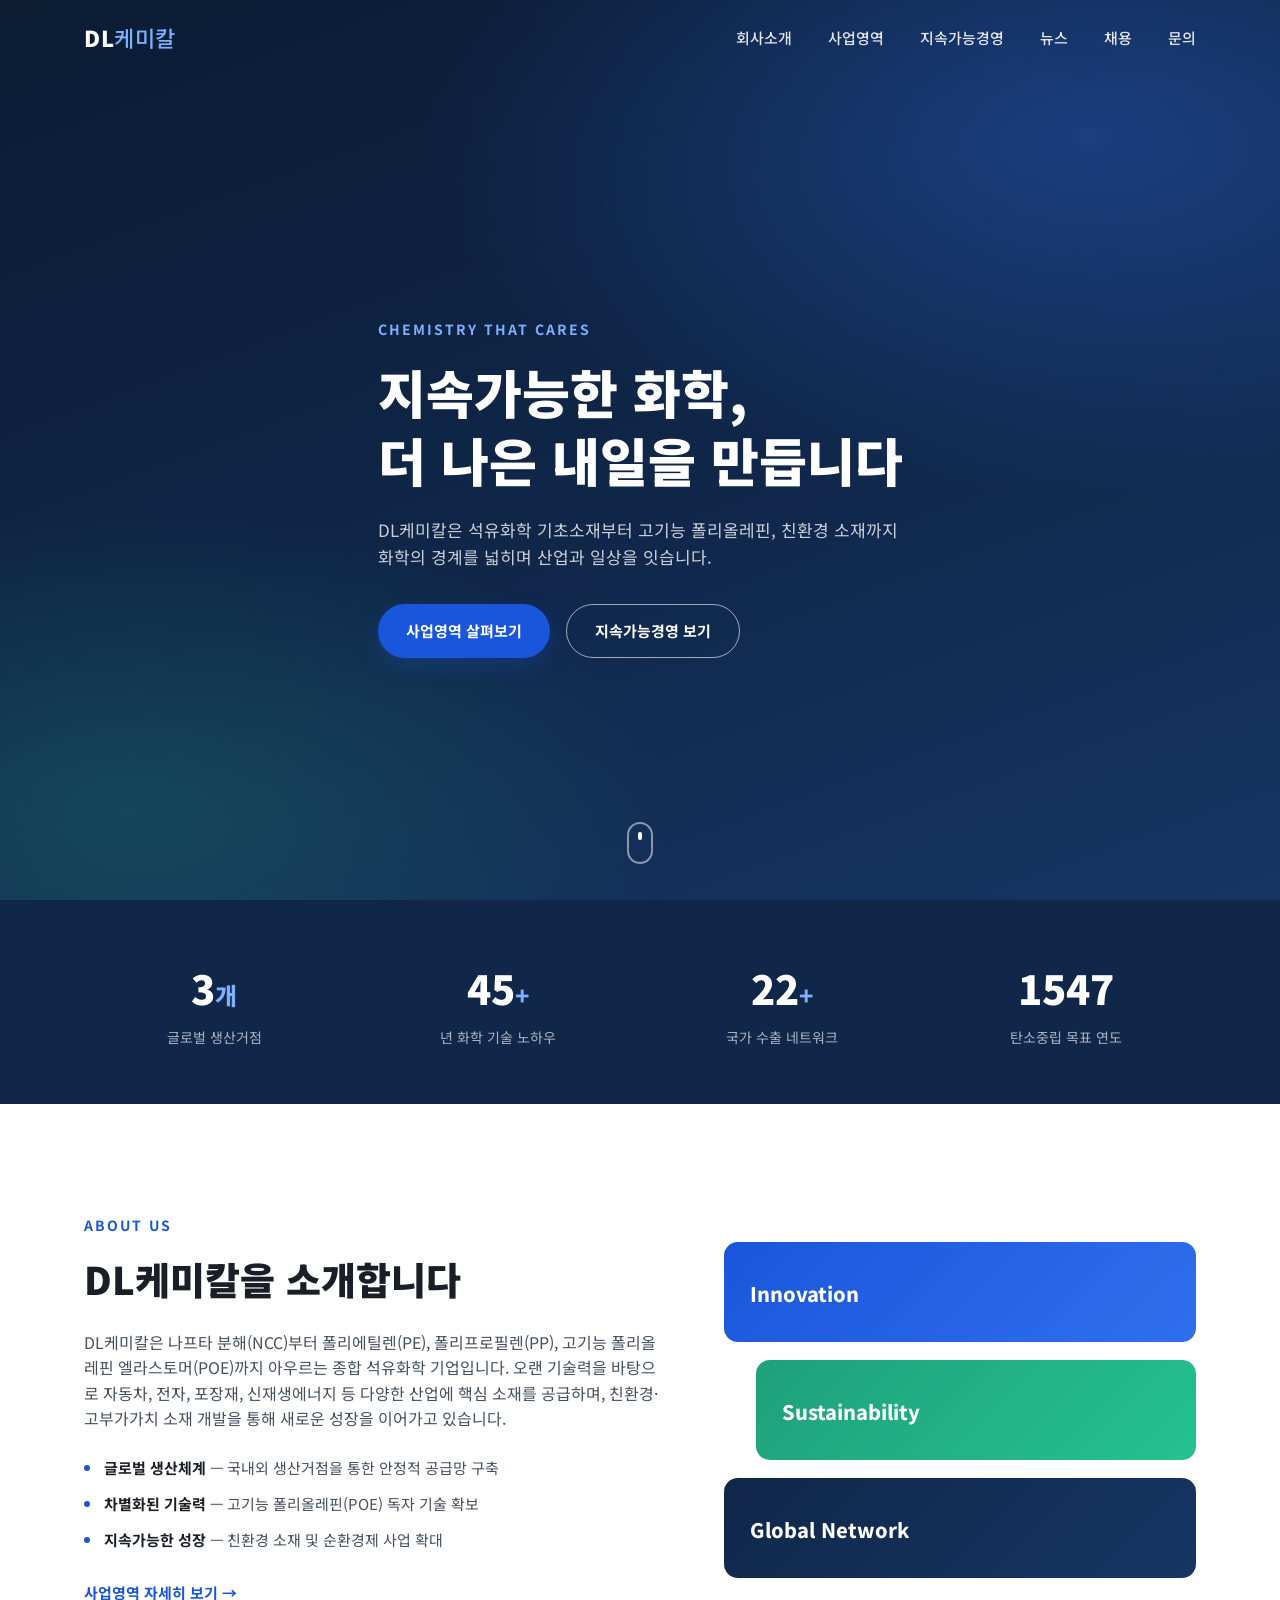
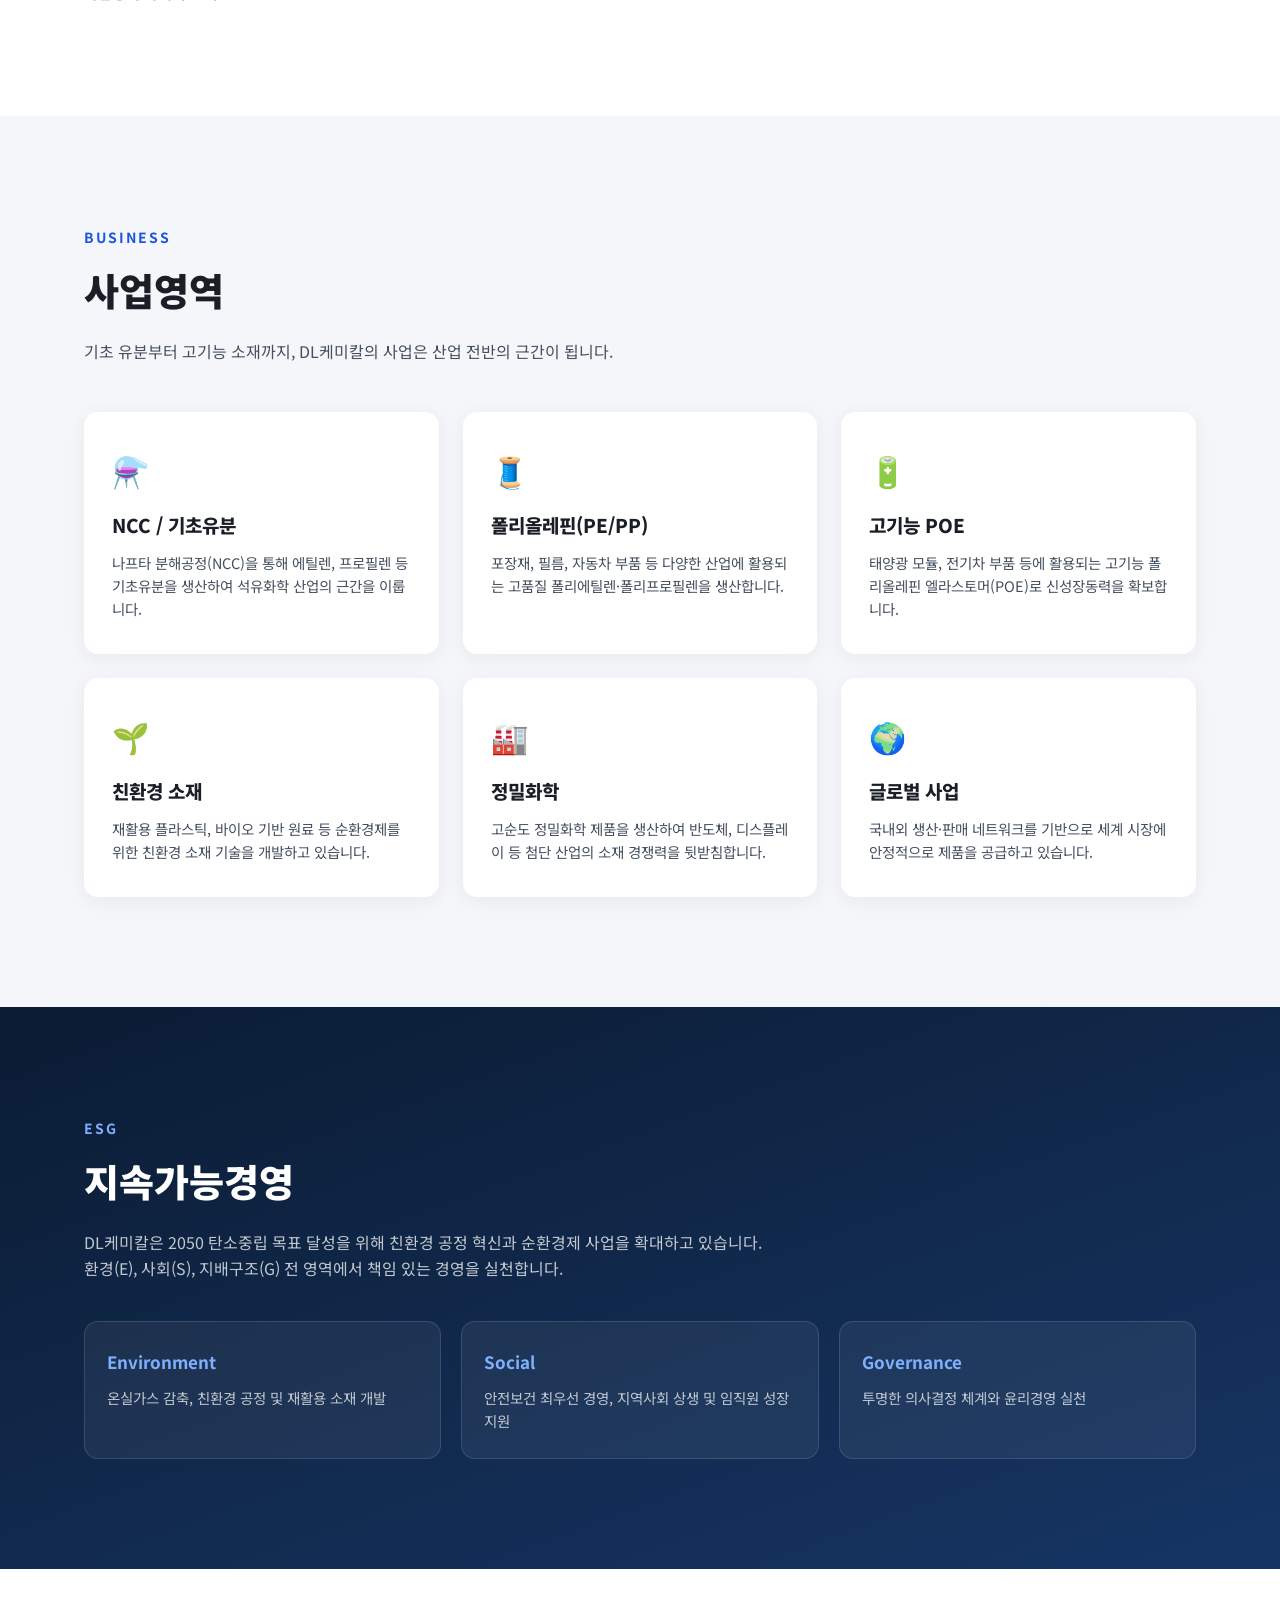
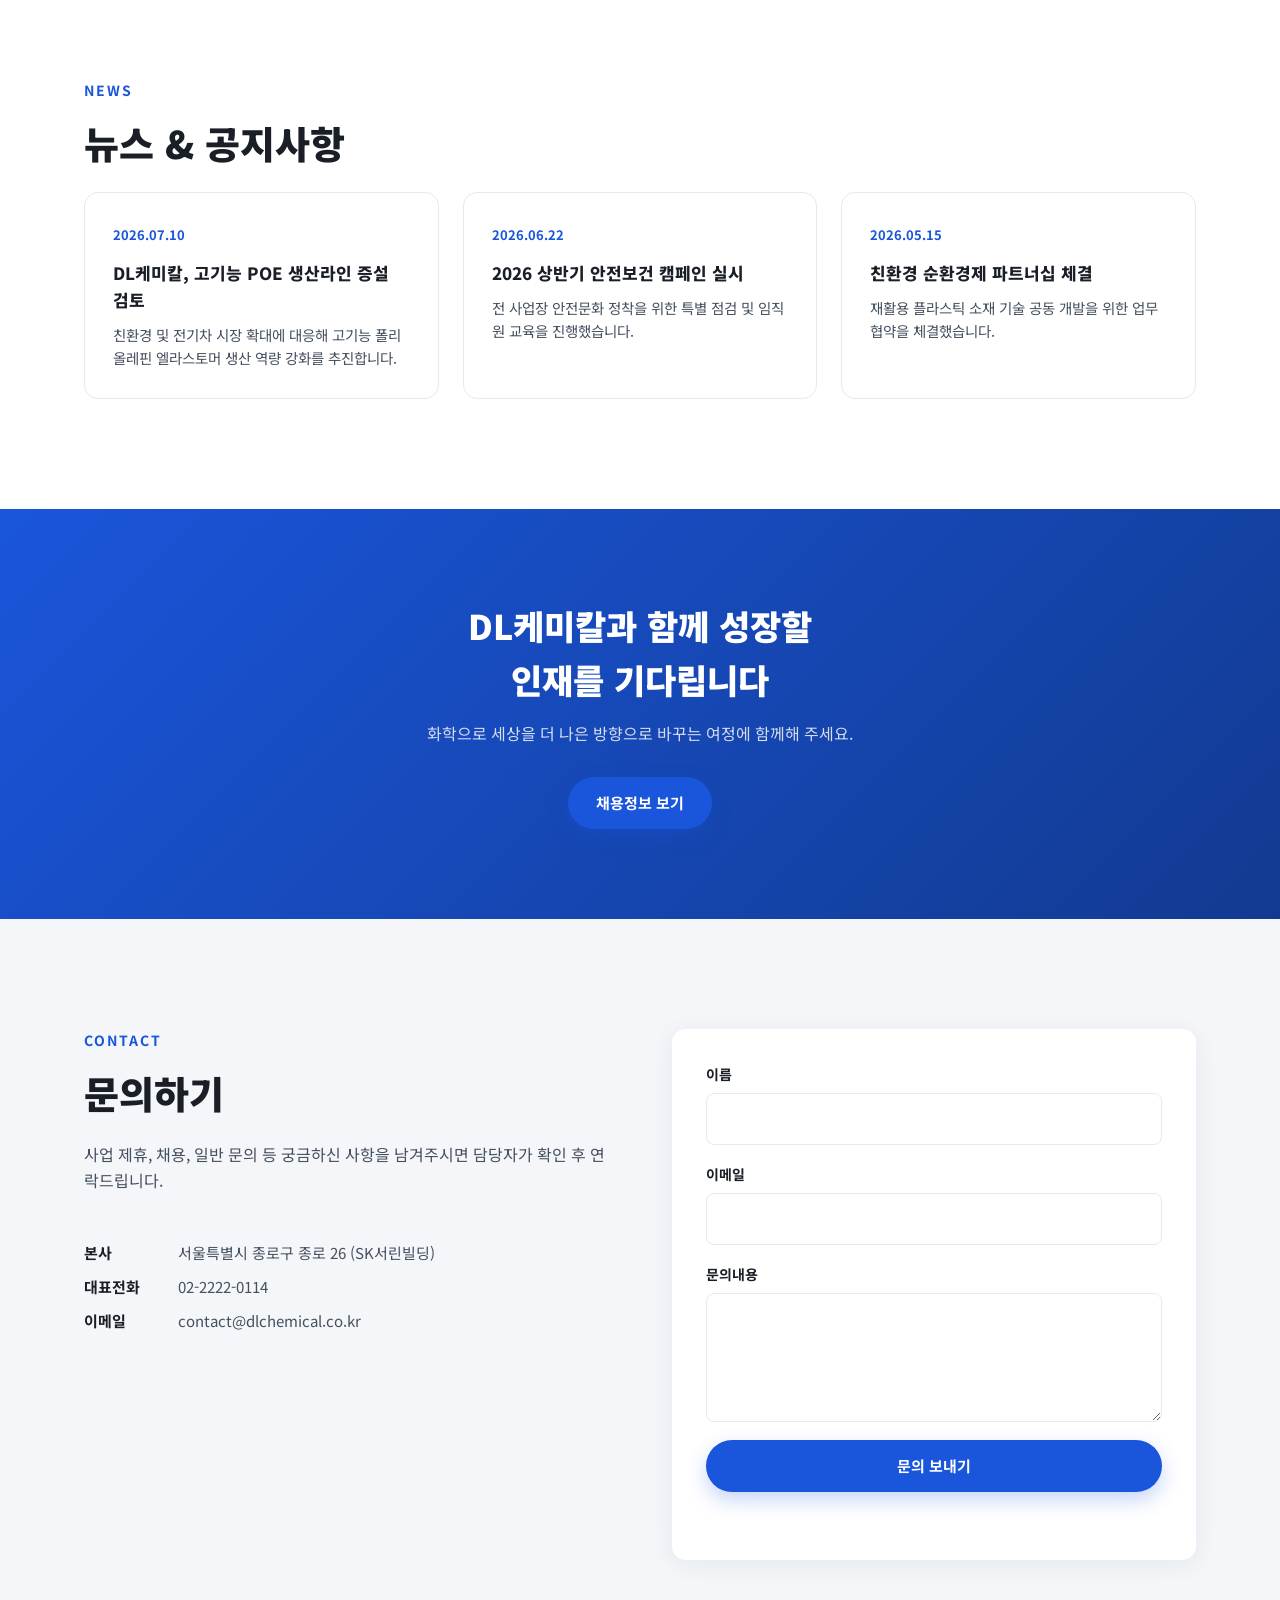
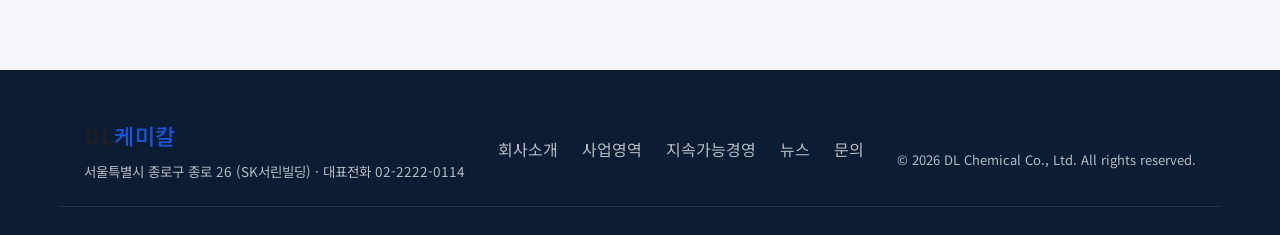
==== index.html @ ba158d69 "DL케미칼 홈페이지 초기 버전 추가 회사소개, 사업영역, 지속가능경영, 뉴스, 채용, 문의 섹션을 포함한 반응형 원페이지 사이트를 순수 HTML/CSS/JS로 구현.  Co-Aut" ====
<!DOCTYPE html>
<html lang="ko">
<head>
<meta charset="UTF-8" />
<meta name="viewport" content="width=device-width, initial-scale=1.0" />
<title>DL케미칼 | Chemistry that Cares</title>
<meta name="description" content="DL케미칼 공식 홈페이지 - 석유화학 기반의 고기능 소재로 지속가능한 미래를 만들어갑니다." />
<link rel="preconnect" href="https://fonts.googleapis.com">
<link href="https://fonts.googleapis.com/css2?family=Noto+Sans+KR:wght@300;400;500;700;900&display=swap" rel="stylesheet">
<link rel="stylesheet" href="css/style.css" />
</head>
<body>

<!-- Header -->
<header class="header" id="header">
  <div class="container header__inner">
    <a href="#top" class="logo">DL<span>케미칼</span></a>

    <nav class="nav" id="nav">
      <ul>
        <li><a href="#about">회사소개</a></li>
        <li><a href="#business">사업영역</a></li>
        <li><a href="#esg">지속가능경영</a></li>
        <li><a href="#news">뉴스</a></li>
        <li><a href="#career">채용</a></li>
        <li><a href="#contact">문의</a></li>
      </ul>
    </nav>

    <button class="nav-toggle" id="navToggle" aria-label="메뉴 열기">
      <span></span><span></span><span></span>
    </button>
  </div>
</header>

<!-- Hero -->
<section class="hero" id="top">
  <div class="hero__bg"></div>
  <div class="container hero__inner">
    <p class="hero__eyebrow">Chemistry that Cares</p>
    <h1 class="hero__title">지속가능한 화학,<br />더 나은 내일을 만듭니다</h1>
    <p class="hero__desc">DL케미칼은 석유화학 기초소재부터 고기능 폴리올레핀, 친환경 소재까지<br class="only-desktop"/> 화학의 경계를 넓히며 산업과 일상을 잇습니다.</p>
    <div class="hero__actions">
      <a href="#business" class="btn btn--primary">사업영역 살펴보기</a>
      <a href="#esg" class="btn btn--ghost">지속가능경영 보기</a>
    </div>
  </div>
  <a href="#about" class="scroll-cue" aria-label="아래로 스크롤">
    <span></span>
  </a>
</section>

<!-- Quick Stats -->
<section class="stats">
  <div class="container stats__grid">
    <div class="stat">
      <strong data-count="4">0</strong><span>개</span>
      <p>글로벌 생산거점</p>
    </div>
    <div class="stat">
      <strong data-count="60">0</strong><span>+</span>
      <p>년 화학 기술 노하우</p>
    </div>
    <div class="stat">
      <strong data-count="30">0</strong><span>+</span>
      <p>국가 수출 네트워크</p>
    </div>
    <div class="stat">
      <strong data-count="2050">0</strong><span></span>
      <p>탄소중립 목표 연도</p>
    </div>
  </div>
</section>

<!-- About -->
<section class="section about" id="about">
  <div class="container about__grid">
    <div class="about__text">
      <p class="section__eyebrow">About Us</p>
      <h2 class="section__title">DL케미칼을 소개합니다</h2>
      <p class="about__desc">
        DL케미칼은 나프타 분해(NCC)부터 폴리에틸렌(PE), 폴리프로필렌(PP), 고기능 폴리올레핀 엘라스토머(POE)까지
        아우르는 종합 석유화학 기업입니다. 오랜 기술력을 바탕으로 자동차, 전자, 포장재, 신재생에너지 등
        다양한 산업에 핵심 소재를 공급하며, 친환경·고부가가치 소재 개발을 통해 새로운 성장을 이어가고 있습니다.
      </p>
      <ul class="about__list">
        <li><strong>글로벌 생산체계</strong> — 국내외 생산거점을 통한 안정적 공급망 구축</li>
        <li><strong>차별화된 기술력</strong> — 고기능 폴리올레핀(POE) 독자 기술 확보</li>
        <li><strong>지속가능한 성장</strong> — 친환경 소재 및 순환경제 사업 확대</li>
      </ul>
      <a href="#business" class="link-arrow">사업영역 자세히 보기 →</a>
    </div>
    <div class="about__visual">
      <div class="about__card about__card--1">Innovation</div>
      <div class="about__card about__card--2">Sustainability</div>
      <div class="about__card about__card--3">Global Network</div>
    </div>
  </div>
</section>

<!-- Business Areas -->
<section class="section business" id="business">
  <div class="container">
    <p class="section__eyebrow">Business</p>
    <h2 class="section__title">사업영역</h2>
    <p class="section__desc">기초 유분부터 고기능 소재까지, DL케미칼의 사업은 산업 전반의 근간이 됩니다.</p>

    <div class="business__grid">
      <article class="biz-card">
        <div class="biz-card__icon" aria-hidden="true">⚗️</div>
        <h3>NCC / 기초유분</h3>
        <p>나프타 분해공정(NCC)을 통해 에틸렌, 프로필렌 등 기초유분을 생산하여 석유화학 산업의 근간을 이룹니다.</p>
      </article>
      <article class="biz-card">
        <div class="biz-card__icon" aria-hidden="true">🧵</div>
        <h3>폴리올레핀(PE/PP)</h3>
        <p>포장재, 필름, 자동차 부품 등 다양한 산업에 활용되는 고품질 폴리에틸렌·폴리프로필렌을 생산합니다.</p>
      </article>
      <article class="biz-card">
        <div class="biz-card__icon" aria-hidden="true">🔋</div>
        <h3>고기능 POE</h3>
        <p>태양광 모듈, 전기차 부품 등에 활용되는 고기능 폴리올레핀 엘라스토머(POE)로 신성장동력을 확보합니다.</p>
      </article>
      <article class="biz-card">
        <div class="biz-card__icon" aria-hidden="true">🌱</div>
        <h3>친환경 소재</h3>
        <p>재활용 플라스틱, 바이오 기반 원료 등 순환경제를 위한 친환경 소재 기술을 개발하고 있습니다.</p>
      </article>
      <article class="biz-card">
        <div class="biz-card__icon" aria-hidden="true">🏭</div>
        <h3>정밀화학</h3>
        <p>고순도 정밀화학 제품을 생산하여 반도체, 디스플레이 등 첨단 산업의 소재 경쟁력을 뒷받침합니다.</p>
      </article>
      <article class="biz-card">
        <div class="biz-card__icon" aria-hidden="true">🌍</div>
        <h3>글로벌 사업</h3>
        <p>국내외 생산·판매 네트워크를 기반으로 세계 시장에 안정적으로 제품을 공급하고 있습니다.</p>
      </article>
    </div>
  </div>
</section>

<!-- ESG -->
<section class="section esg" id="esg">
  <div class="container esg__grid">
    <div class="esg__text">
      <p class="section__eyebrow section__eyebrow--light">ESG</p>
      <h2 class="section__title section__title--light">지속가능경영</h2>
      <p class="esg__desc">
        DL케미칼은 2050 탄소중립 목표 달성을 위해 친환경 공정 혁신과 순환경제 사업을
        확대하고 있습니다. 환경(E), 사회(S), 지배구조(G) 전 영역에서 책임 있는 경영을 실천합니다.
      </p>
      <div class="esg__pillars">
        <div class="pillar">
          <h4>Environment</h4>
          <p>온실가스 감축, 친환경 공정 및 재활용 소재 개발</p>
        </div>
        <div class="pillar">
          <h4>Social</h4>
          <p>안전보건 최우선 경영, 지역사회 상생 및 임직원 성장 지원</p>
        </div>
        <div class="pillar">
          <h4>Governance</h4>
          <p>투명한 의사결정 체계와 윤리경영 실천</p>
        </div>
      </div>
    </div>
  </div>
</section>

<!-- News -->
<section class="section news" id="news">
  <div class="container">
    <p class="section__eyebrow">News</p>
    <h2 class="section__title">뉴스 &amp; 공지사항</h2>

    <div class="news__grid">
      <article class="news-card">
        <span class="news-card__date">2026.07.10</span>
        <h3>DL케미칼, 고기능 POE 생산라인 증설 검토</h3>
        <p>친환경 및 전기차 시장 확대에 대응해 고기능 폴리올레핀 엘라스토머 생산 역량 강화를 추진합니다.</p>
      </article>
      <article class="news-card">
        <span class="news-card__date">2026.06.22</span>
        <h3>2026 상반기 안전보건 캠페인 실시</h3>
        <p>전 사업장 안전문화 정착을 위한 특별 점검 및 임직원 교육을 진행했습니다.</p>
      </article>
      <article class="news-card">
        <span class="news-card__date">2026.05.15</span>
        <h3>친환경 순환경제 파트너십 체결</h3>
        <p>재활용 플라스틱 소재 기술 공동 개발을 위한 업무협약을 체결했습니다.</p>
      </article>
    </div>
  </div>
</section>

<!-- Career CTA -->
<section class="cta" id="career">
  <div class="container cta__inner">
    <h2>DL케미칼과 함께 성장할<br />인재를 기다립니다</h2>
    <p>화학으로 세상을 더 나은 방향으로 바꾸는 여정에 함께해 주세요.</p>
    <a href="#contact" class="btn btn--primary">채용정보 보기</a>
  </div>
</section>

<!-- Contact -->
<section class="section contact" id="contact">
  <div class="container contact__grid">
    <div>
      <p class="section__eyebrow">Contact</p>
      <h2 class="section__title">문의하기</h2>
      <p class="section__desc">사업 제휴, 채용, 일반 문의 등 궁금하신 사항을 남겨주시면 담당자가 확인 후 연락드립니다.</p>
      <ul class="contact__info">
        <li><strong>본사</strong> 서울특별시 종로구 종로 26 (SK서린빌딩)</li>
        <li><strong>대표전화</strong> 02-2222-0114</li>
        <li><strong>이메일</strong> contact@dlchemical.co.kr</li>
      </ul>
    </div>
    <form class="contact__form" id="contactForm">
      <div class="form-row">
        <label for="name">이름</label>
        <input type="text" id="name" name="name" required />
      </div>
      <div class="form-row">
        <label for="email">이메일</label>
        <input type="email" id="email" name="email" required />
      </div>
      <div class="form-row">
        <label for="message">문의내용</label>
        <textarea id="message" name="message" rows="4" required></textarea>
      </div>
      <button type="submit" class="btn btn--primary btn--block">문의 보내기</button>
      <p class="form-note" id="formNote" role="status" aria-live="polite"></p>
    </form>
  </div>
</section>

<!-- Footer -->
<footer class="footer">
  <div class="container footer__inner">
    <div class="footer__brand">
      <a href="#top" class="logo logo--footer">DL<span>케미칼</span></a>
      <p>서울특별시 종로구 종로 26 (SK서린빌딩) · 대표전화 02-2222-0114</p>
    </div>
    <ul class="footer__links">
      <li><a href="#about">회사소개</a></li>
      <li><a href="#business">사업영역</a></li>
      <li><a href="#esg">지속가능경영</a></li>
      <li><a href="#news">뉴스</a></li>
      <li><a href="#contact">문의</a></li>
    </ul>
    <p class="footer__copy">&copy; <span id="year"></span> DL Chemical Co., Ltd. All rights reserved.</p>
  </div>
</footer>

<script src="js/script.js"></script>
</body>
</html>
---- css/style.css ----
/* ===== Reset & Base ===== */
* { margin: 0; padding: 0; box-sizing: border-box; }

:root {
  --navy-900: #0b1c33;
  --navy-800: #10274a;
  --navy-700: #163564;
  --blue-600: #1a56db;
  --blue-500: #2f6fed;
  --green-500: #1fa07a;
  --gray-900: #1a1f27;
  --gray-700: #45505f;
  --gray-500: #6b7583;
  --gray-200: #e6e9ee;
  --gray-100: #f4f6f9;
  --white: #ffffff;
  --radius: 14px;
  --container: 1160px;
  --header-h: 76px;
}

html { scroll-behavior: smooth; }

body {
  font-family: "Noto Sans KR", -apple-system, BlinkMacSystemFont, "Segoe UI", sans-serif;
  color: var(--gray-900);
  background: var(--white);
  line-height: 1.6;
  overflow-x: hidden;
}

img { max-width: 100%; display: block; }
a { text-decoration: none; color: inherit; }
ul { list-style: none; }
button { font: inherit; cursor: pointer; border: none; background: none; }

.container {
  max-width: var(--container);
  margin: 0 auto;
  padding: 0 24px;
}

.only-desktop { display: inline; }
@media (max-width: 640px) { .only-desktop { display: none; } }

/* ===== Buttons ===== */
.btn {
  display: inline-flex;
  align-items: center;
  justify-content: center;
  padding: 14px 28px;
  border-radius: 999px;
  font-weight: 700;
  font-size: 15px;
  transition: transform .2s ease, box-shadow .2s ease, background .2s ease;
}
.btn--primary {
  background: var(--blue-600);
  color: var(--white);
  box-shadow: 0 8px 20px rgba(26, 86, 219, .25);
}
.btn--primary:hover { background: var(--blue-500); transform: translateY(-2px); }
.btn--ghost {
  border: 1.5px solid rgba(255,255,255,.6);
  color: var(--white);
}
.btn--ghost:hover { background: rgba(255,255,255,.12); transform: translateY(-2px); }
.btn--block { width: 100%; }

/* ===== Header ===== */
.header {
  position: fixed;
  top: 0; left: 0; right: 0;
  height: var(--header-h);
  z-index: 1000;
  background: rgba(11, 28, 51, 0);
  transition: background .3s ease, box-shadow .3s ease;
}
.header.scrolled {
  background: rgba(11, 28, 51, .92);
  backdrop-filter: blur(10px);
  box-shadow: 0 2px 16px rgba(0,0,0,.15);
}
.header__inner {
  height: 100%;
  display: flex;
  align-items: center;
  justify-content: space-between;
}
.logo {
  font-size: 22px;
  font-weight: 900;
  color: var(--white);
  letter-spacing: .5px;
}
.logo span { color: #7fb0ff; font-weight: 500; }
.logo--footer { color: var(--gray-900); }
.logo--footer span { color: var(--blue-600); }

.nav ul { display: flex; gap: 36px; }
.nav a {
  color: rgba(255,255,255,.88);
  font-weight: 500;
  font-size: 15px;
  position: relative;
  padding: 8px 0;
}
.nav a::after {
  content: "";
  position: absolute;
  left: 0; bottom: 0;
  width: 0; height: 2px;
  background: #7fb0ff;
  transition: width .25s ease;
}
.nav a:hover::after { width: 100%; }

.nav-toggle {
  display: none;
  flex-direction: column;
  gap: 5px;
  width: 28px;
}
.nav-toggle span {
  height: 2px;
  background: var(--white);
  border-radius: 2px;
}

/* ===== Hero ===== */
.hero {
  position: relative;
  min-height: 100vh;
  display: flex;
  align-items: center;
  color: var(--white);
  overflow: hidden;
}
.hero__bg {
  position: absolute;
  inset: 0;
  background:
    radial-gradient(1100px 600px at 85% 15%, rgba(47,111,237,.35), transparent 60%),
    radial-gradient(900px 500px at 10% 90%, rgba(31,160,122,.25), transparent 60%),
    linear-gradient(160deg, var(--navy-900) 0%, var(--navy-800) 55%, var(--navy-700) 100%);
  z-index: -1;
}
.hero__inner { padding-top: var(--header-h); max-width: 760px; }
.hero__eyebrow {
  color: #7fb0ff;
  font-weight: 700;
  letter-spacing: 2px;
  text-transform: uppercase;
  font-size: 14px;
  margin-bottom: 18px;
}
.hero__title {
  font-size: clamp(32px, 5vw, 52px);
  font-weight: 900;
  line-height: 1.3;
  margin-bottom: 22px;
}
.hero__desc {
  font-size: 17px;
  color: rgba(255,255,255,.78);
  margin-bottom: 34px;
}
.hero__actions { display: flex; gap: 16px; flex-wrap: wrap; }

.scroll-cue {
  position: absolute;
  left: 50%;
  bottom: 36px;
  transform: translateX(-50%);
  width: 26px; height: 42px;
  border: 2px solid rgba(255,255,255,.5);
  border-radius: 20px;
}
.scroll-cue span {
  position: absolute;
  top: 8px; left: 50%;
  width: 4px; height: 8px;
  background: #fff;
  border-radius: 2px;
  transform: translateX(-50%);
  animation: scrollDown 1.6s infinite;
}
@keyframes scrollDown {
  0% { opacity: 1; top: 8px; }
  70% { opacity: 0; top: 20px; }
  100% { opacity: 0; top: 8px; }
}

/* ===== Stats ===== */
.stats {
  background: var(--navy-800);
  padding: 56px 0;
}
.stats__grid {
  display: grid;
  grid-template-columns: repeat(4, 1fr);
  gap: 24px;
  text-align: center;
}
.stat strong {
  color: var(--white);
  font-size: 40px;
  font-weight: 900;
}
.stat span { color: #7fb0ff; font-size: 24px; font-weight: 800; }
.stat p { color: rgba(255,255,255,.65); font-size: 14px; margin-top: 6px; }

/* ===== Section shared ===== */
.section { padding: 110px 0; }
.section__eyebrow {
  color: var(--blue-600);
  font-weight: 700;
  letter-spacing: 2px;
  text-transform: uppercase;
  font-size: 14px;
  margin-bottom: 12px;
}
.section__eyebrow--light { color: #7fb0ff; }
.section__title {
  font-size: clamp(26px, 3.4vw, 38px);
  font-weight: 900;
  margin-bottom: 18px;
  color: var(--gray-900);
}
.section__title--light { color: var(--white); }
.section__desc {
  color: var(--gray-700);
  font-size: 16px;
  max-width: 640px;
  margin-bottom: 48px;
}

/* ===== About ===== */
.about { background: var(--white); }
.about__grid {
  display: grid;
  grid-template-columns: 1.1fr .9fr;
  gap: 64px;
  align-items: center;
}
.about__desc { color: var(--gray-700); margin: 20px 0 24px; }
.about__list { display: flex; flex-direction: column; gap: 12px; margin-bottom: 28px; }
.about__list li {
  padding-left: 20px;
  position: relative;
  color: var(--gray-700);
  font-size: 15px;
}
.about__list li::before {
  content: "";
  position: absolute;
  left: 0; top: 9px;
  width: 6px; height: 6px;
  border-radius: 50%;
  background: var(--blue-600);
}
.about__list strong { color: var(--gray-900); }
.link-arrow {
  color: var(--blue-600);
  font-weight: 700;
  font-size: 15px;
}
.about__visual {
  display: grid;
  gap: 18px;
}
.about__card {
  border-radius: var(--radius);
  padding: 32px 26px;
  font-weight: 800;
  font-size: 20px;
  color: var(--white);
  min-height: 100px;
  display: flex;
  align-items: flex-end;
}
.about__card--1 { background: linear-gradient(135deg, #1a56db, #2f6fed); }
.about__card--2 { background: linear-gradient(135deg, #1fa07a, #24c290); margin-left: 32px; }
.about__card--3 { background: linear-gradient(135deg, #10274a, #163564); }

/* ===== Business ===== */
.business { background: var(--gray-100); }
.business__grid {
  display: grid;
  grid-template-columns: repeat(3, 1fr);
  gap: 24px;
}
.biz-card {
  background: var(--white);
  border-radius: var(--radius);
  padding: 34px 28px;
  box-shadow: 0 4px 20px rgba(16,39,74,.06);
  transition: transform .25s ease, box-shadow .25s ease;
}
.biz-card:hover {
  transform: translateY(-6px);
  box-shadow: 0 16px 32px rgba(16,39,74,.12);
}
.biz-card__icon { font-size: 30px; margin-bottom: 16px; }
.biz-card h3 { font-size: 19px; font-weight: 800; margin-bottom: 10px; }
.biz-card p { color: var(--gray-700); font-size: 14.5px; }

/* ===== ESG ===== */
.esg {
  background: linear-gradient(160deg, var(--navy-900), var(--navy-700));
  color: var(--white);
}
.esg__desc { color: rgba(255,255,255,.75); max-width: 680px; margin-bottom: 40px; }
.esg__pillars {
  display: grid;
  grid-template-columns: repeat(3, 1fr);
  gap: 20px;
}
.pillar {
  background: rgba(255,255,255,.06);
  border: 1px solid rgba(255,255,255,.12);
  border-radius: var(--radius);
  padding: 26px 22px;
}
.pillar h4 { color: #7fb0ff; font-size: 17px; margin-bottom: 10px; }
.pillar p { color: rgba(255,255,255,.72); font-size: 14.5px; }

/* ===== News ===== */
.news { background: var(--white); }
.news__grid {
  display: grid;
  grid-template-columns: repeat(3, 1fr);
  gap: 24px;
}
.news-card {
  border: 1px solid var(--gray-200);
  border-radius: var(--radius);
  padding: 28px;
  transition: box-shadow .25s ease, transform .25s ease;
}
.news-card:hover { box-shadow: 0 12px 28px rgba(16,39,74,.08); transform: translateY(-4px); }
.news-card__date { color: var(--blue-600); font-weight: 700; font-size: 13px; }
.news-card h3 { font-size: 17px; font-weight: 800; margin: 12px 0 10px; }
.news-card p { color: var(--gray-700); font-size: 14.5px; }

/* ===== CTA ===== */
.cta {
  background: linear-gradient(135deg, var(--blue-600), #123a91);
  color: var(--white);
  padding: 90px 0;
  text-align: center;
}
.cta h2 { font-size: clamp(24px, 3.4vw, 34px); font-weight: 900; margin-bottom: 14px; }
.cta p { color: rgba(255,255,255,.82); margin-bottom: 30px; }

/* ===== Contact ===== */
.contact { background: var(--gray-100); }
.contact__grid {
  display: grid;
  grid-template-columns: 1fr 1fr;
  gap: 64px;
}
.contact__info { margin-top: 24px; display: flex; flex-direction: column; gap: 10px; }
.contact__info strong { display: inline-block; width: 90px; color: var(--gray-900); }
.contact__info li { color: var(--gray-700); font-size: 15px; }

.contact__form {
  background: var(--white);
  border-radius: var(--radius);
  padding: 34px;
  box-shadow: 0 4px 24px rgba(16,39,74,.07);
}
.form-row { margin-bottom: 18px; display: flex; flex-direction: column; gap: 8px; }
.form-row label { font-size: 14px; font-weight: 700; color: var(--gray-900); }
.form-row input,
.form-row textarea {
  border: 1px solid var(--gray-200);
  border-radius: 8px;
  padding: 12px 14px;
  font: inherit;
  color: var(--gray-900);
  resize: vertical;
}
.form-row input:focus,
.form-row textarea:focus {
  outline: none;
  border-color: var(--blue-500);
  box-shadow: 0 0 0 3px rgba(47,111,237,.15);
}
.form-note { margin-top: 14px; font-size: 14px; color: var(--green-500); font-weight: 600; min-height: 20px; }

/* ===== Footer ===== */
.footer { background: var(--navy-900); color: rgba(255,255,255,.7); padding: 48px 0 28px; }
.footer__inner {
  display: flex;
  flex-wrap: wrap;
  justify-content: space-between;
  align-items: center;
  gap: 24px;
  padding-bottom: 24px;
  border-bottom: 1px solid rgba(255,255,255,.1);
}
.footer__brand p { margin-top: 8px; font-size: 13.5px; }
.footer__links { display: flex; gap: 24px; flex-wrap: wrap; }
.footer__links a:hover { color: var(--white); }
.footer__copy { margin-top: 20px; font-size: 13px; text-align: center; }

/* ===== Responsive ===== */
@media (max-width: 960px) {
  .about__grid, .contact__grid { grid-template-columns: 1fr; }
  .business__grid, .news__grid { grid-template-columns: repeat(2, 1fr); }
  .esg__pillars { grid-template-columns: 1fr; }
  .about__visual { margin-top: 20px; }
}

@media (max-width: 720px) {
  .nav { position: fixed; top: var(--header-h); left: 0; right: 0; background: var(--navy-900); transform: translateY(-150%); transition: transform .3s ease; }
  .nav.open { transform: translateY(0); }
  .nav ul { flex-direction: column; padding: 24px; gap: 4px; }
  .nav a { display: block; padding: 14px 4px; }
  .nav-toggle { display: flex; }
  .stats__grid { grid-template-columns: repeat(2, 1fr); }
  .business__grid, .news__grid { grid-template-columns: 1fr; }
  .section { padding: 72px 0; }
}
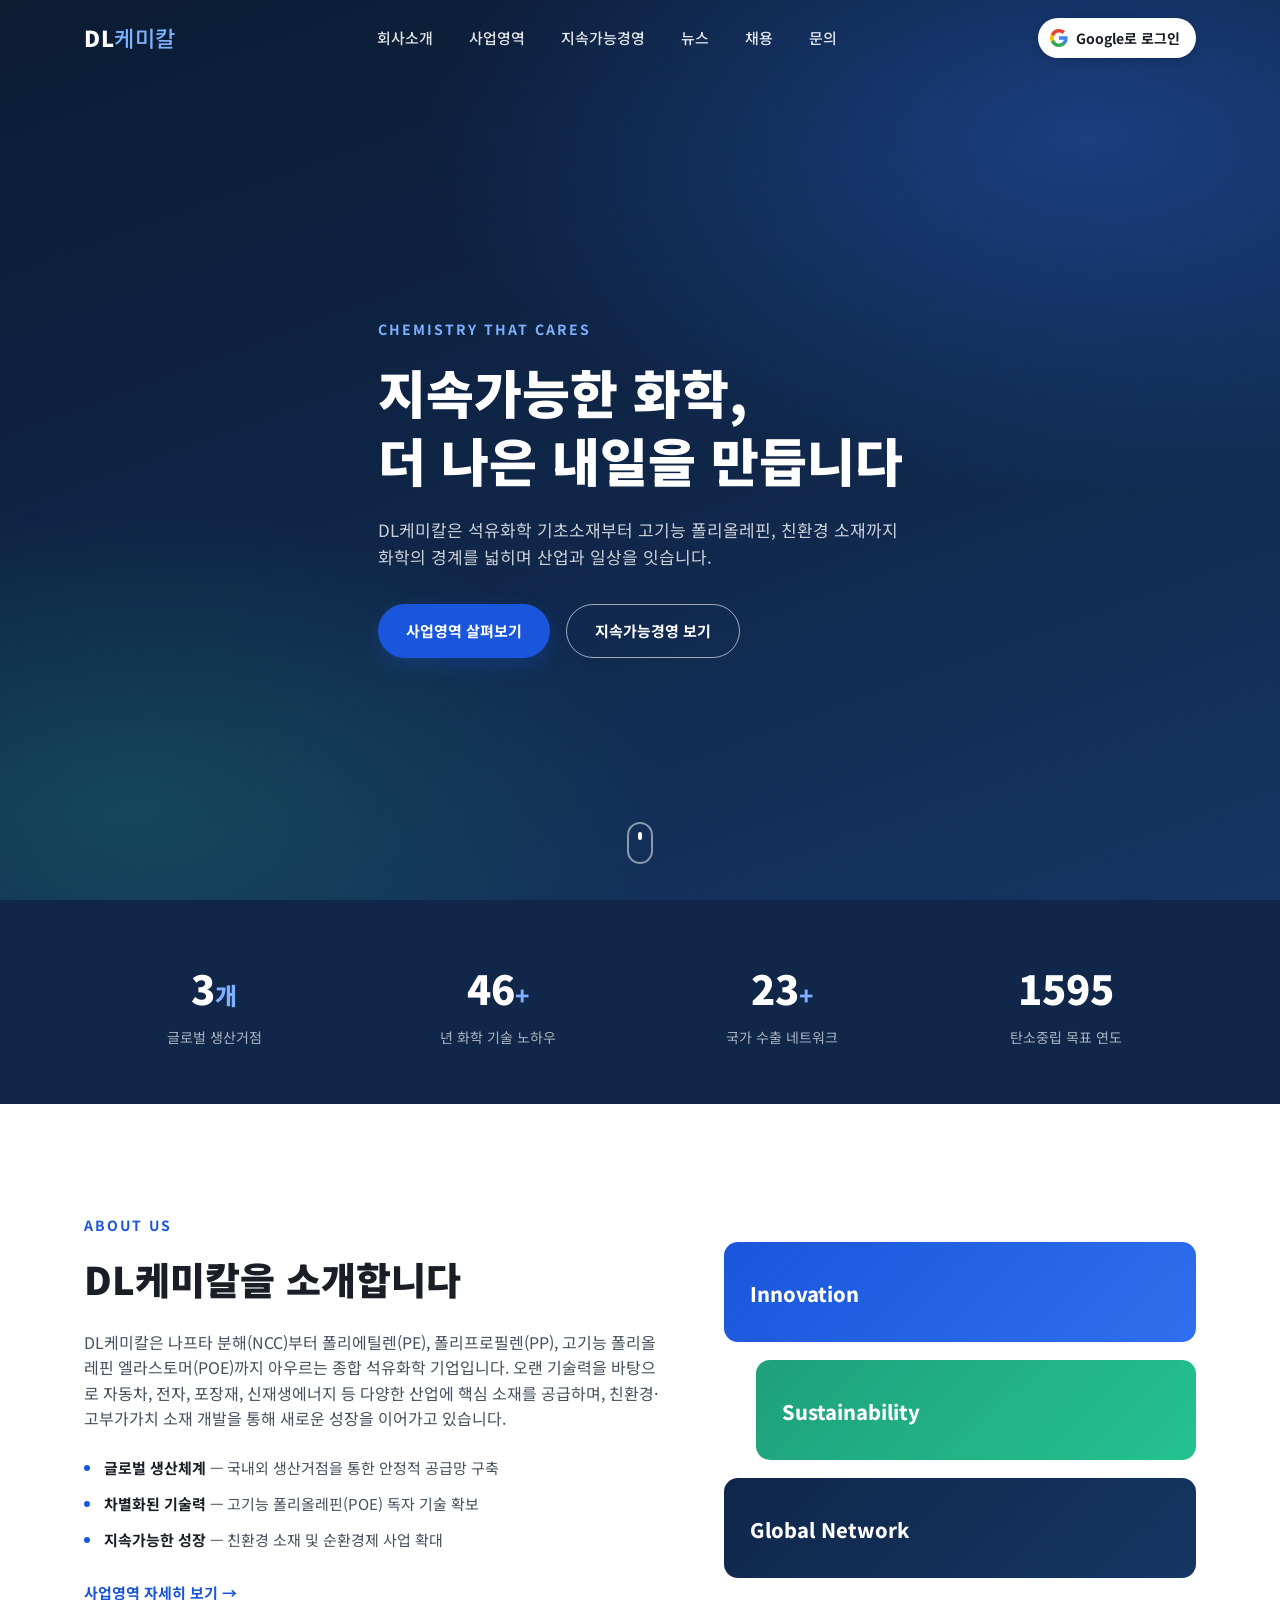
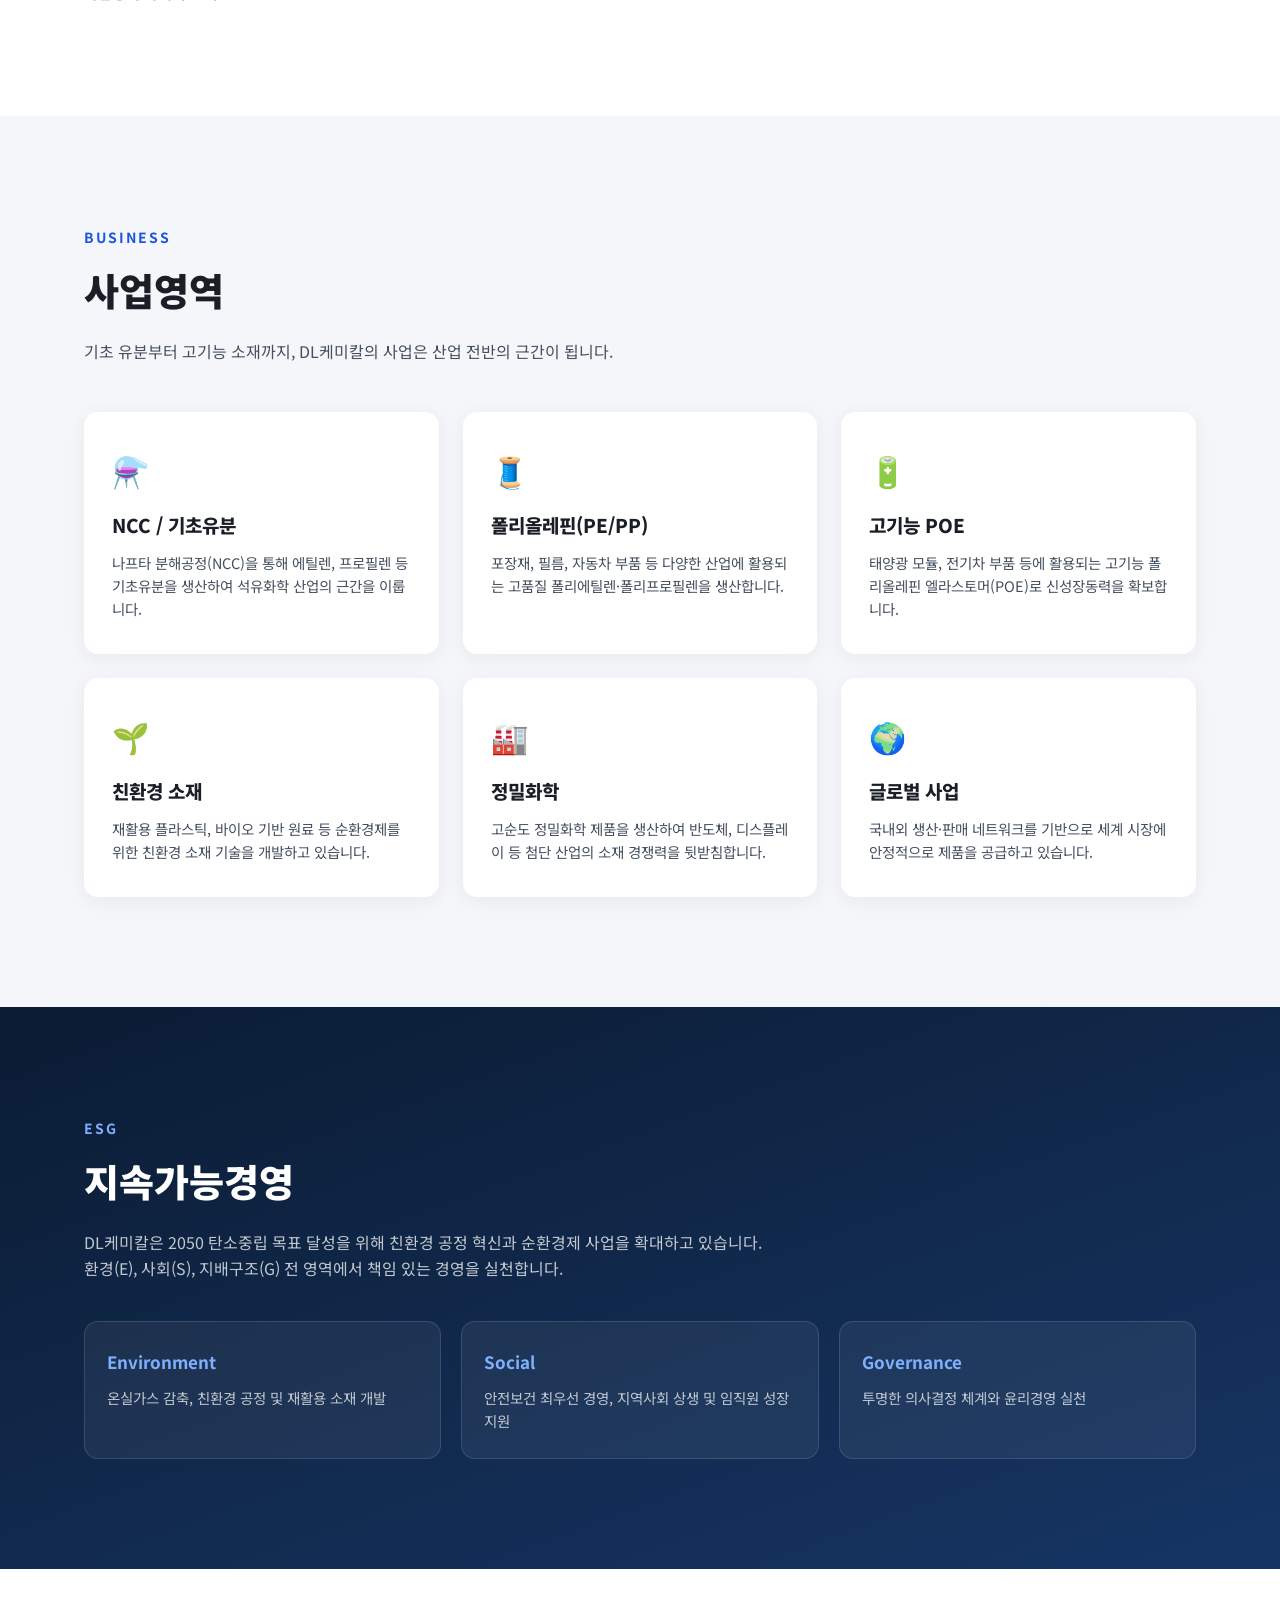
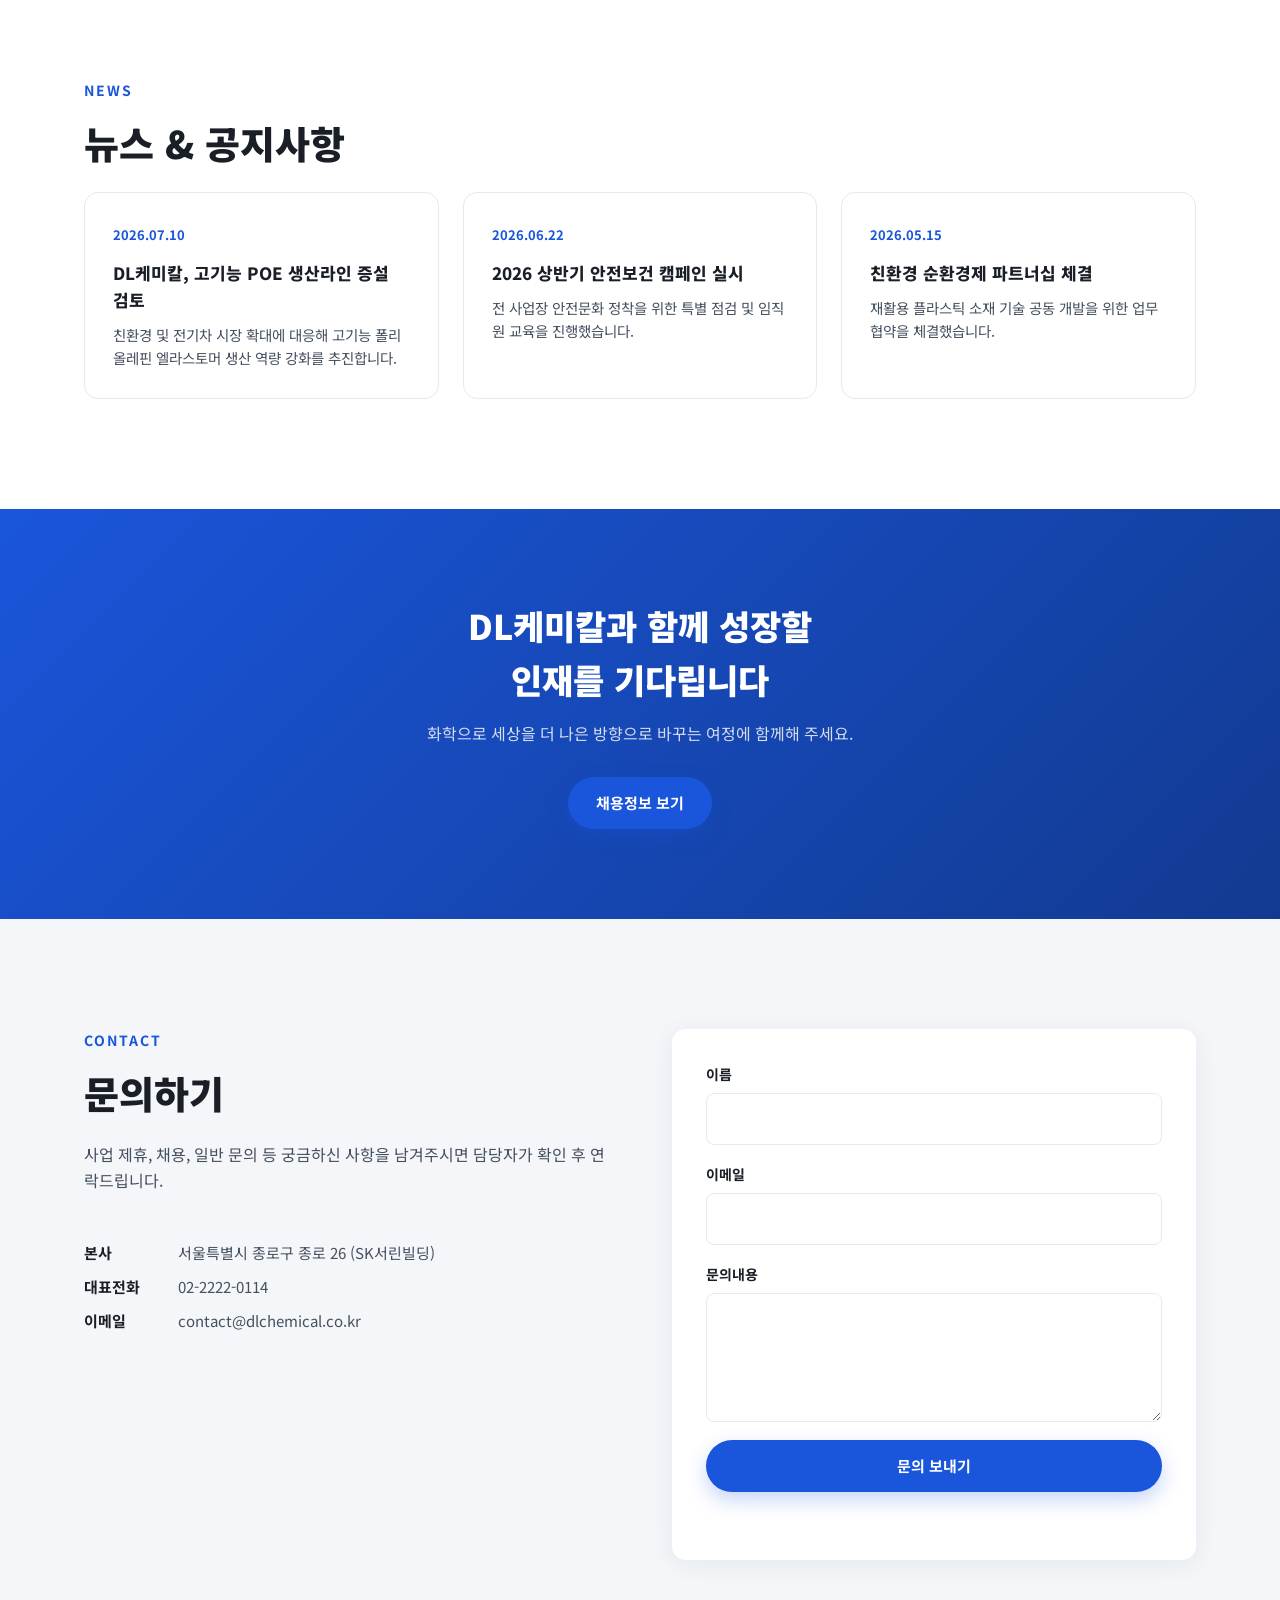
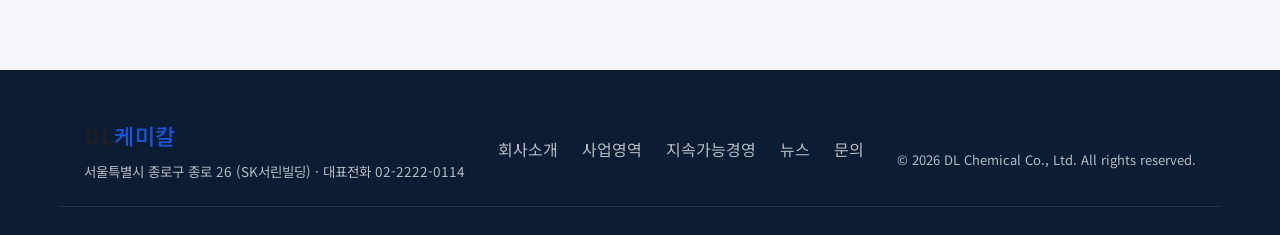
==== commit 9c4ceb04: "Supabase 기반 구글 로그인 기능 추가 헤더에 Google 로그인 버튼과 로그인 후 사용자 정보(아바타/이름)·로그아웃 버튼을 추가. Supabase JS SDK는 외부 CD" ====
--- a/index.html
+++ b/index.html
@@ -8,6 +8,7 @@
 <link rel="preconnect" href="https://fonts.googleapis.com">
 <link href="https://fonts.googleapis.com/css2?family=Noto+Sans+KR:wght@300;400;500;700;900&display=swap" rel="stylesheet">
 <link rel="stylesheet" href="css/style.css" />
+<script src="js/vendor/supabase.js"></script>
 </head>
 <body>
 
@@ -26,6 +27,23 @@
         <li><a href="#contact">문의</a></li>
       </ul>
     </nav>
+
+    <div class="auth" id="authArea">
+      <button class="btn btn--google" id="googleLoginBtn">
+        <svg class="google-icon" viewBox="0 0 18 18" aria-hidden="true">
+          <path fill="#4285F4" d="M17.64 9.2c0-.64-.06-1.25-.16-1.84H9v3.48h4.84a4.14 4.14 0 0 1-1.8 2.72v2.26h2.91c1.7-1.57 2.69-3.88 2.69-6.62z"/>
+          <path fill="#34A853" d="M9 18c2.43 0 4.47-.8 5.96-2.18l-2.91-2.26c-.81.54-1.84.86-3.05.86-2.34 0-4.32-1.58-5.03-3.71H.96v2.33A9 9 0 0 0 9 18z"/>
+          <path fill="#FBBC05" d="M3.97 10.71A5.4 5.4 0 0 1 3.68 9c0-.59.1-1.17.29-1.71V4.96H.96A9 9 0 0 0 0 9c0 1.45.35 2.83.96 4.04l3.01-2.33z"/>
+          <path fill="#EA4335" d="M9 3.58c1.32 0 2.51.46 3.44 1.35l2.58-2.58C13.46.89 11.43 0 9 0A9 9 0 0 0 .96 4.96l3.01 2.33C4.68 5.16 6.66 3.58 9 3.58z"/>
+        </svg>
+        <span>Google로 로그인</span>
+      </button>
+      <div class="user-menu" id="userMenu" hidden>
+        <img class="user-menu__avatar" id="userAvatar" alt="" />
+        <span class="user-menu__name" id="userName"></span>
+        <button class="btn btn--ghost btn--sm" id="logoutBtn">로그아웃</button>
+      </div>
+    </div>
 
     <button class="nav-toggle" id="navToggle" aria-label="메뉴 열기">
       <span></span><span></span><span></span>
@@ -253,6 +271,8 @@
   </div>
 </footer>
 
+<script src="js/supabase-config.js"></script>
+<script src="js/auth.js"></script>
 <script src="js/script.js"></script>
 </body>
 </html>
--- a/css/style.css
+++ b/css/style.css
@@ -127,6 +127,45 @@
   border-radius: 2px;
 }
 
+/* ===== Auth ===== */
+.auth { display: flex; align-items: center; }
+.btn--google {
+  display: inline-flex;
+  align-items: center;
+  gap: 8px;
+  padding: 9px 16px 9px 12px;
+  border-radius: 999px;
+  background: var(--white);
+  color: var(--gray-900);
+  font-weight: 700;
+  font-size: 14px;
+  box-shadow: 0 2px 8px rgba(0,0,0,.15);
+  transition: transform .2s ease, box-shadow .2s ease;
+}
+.btn--google:hover { transform: translateY(-2px); box-shadow: 0 6px 16px rgba(0,0,0,.2); }
+.google-icon { width: 18px; height: 18px; flex-shrink: 0; }
+
+.user-menu[hidden], .btn--google[hidden] { display: none; }
+.user-menu { display: flex; align-items: center; gap: 10px; }
+.user-menu__avatar {
+  width: 32px;
+  height: 32px;
+  border-radius: 50%;
+  object-fit: cover;
+  background: var(--gray-200);
+}
+.user-menu__name {
+  color: var(--white);
+  font-size: 14px;
+  font-weight: 500;
+  max-width: 120px;
+  overflow: hidden;
+  text-overflow: ellipsis;
+  white-space: nowrap;
+}
+.btn--sm { padding: 8px 16px; font-size: 13px; }
+.btn--ghost.btn--sm { border-color: rgba(255,255,255,.4); color: var(--white); }
+
 /* ===== Hero ===== */
 .hero {
   position: relative;
@@ -422,4 +461,7 @@
   .stats__grid { grid-template-columns: repeat(2, 1fr); }
   .business__grid, .news__grid { grid-template-columns: 1fr; }
   .section { padding: 72px 0; }
-}
+  .btn--google span { display: none; }
+  .btn--google { padding: 9px; }
+  .user-menu__name { display: none; }
+}
